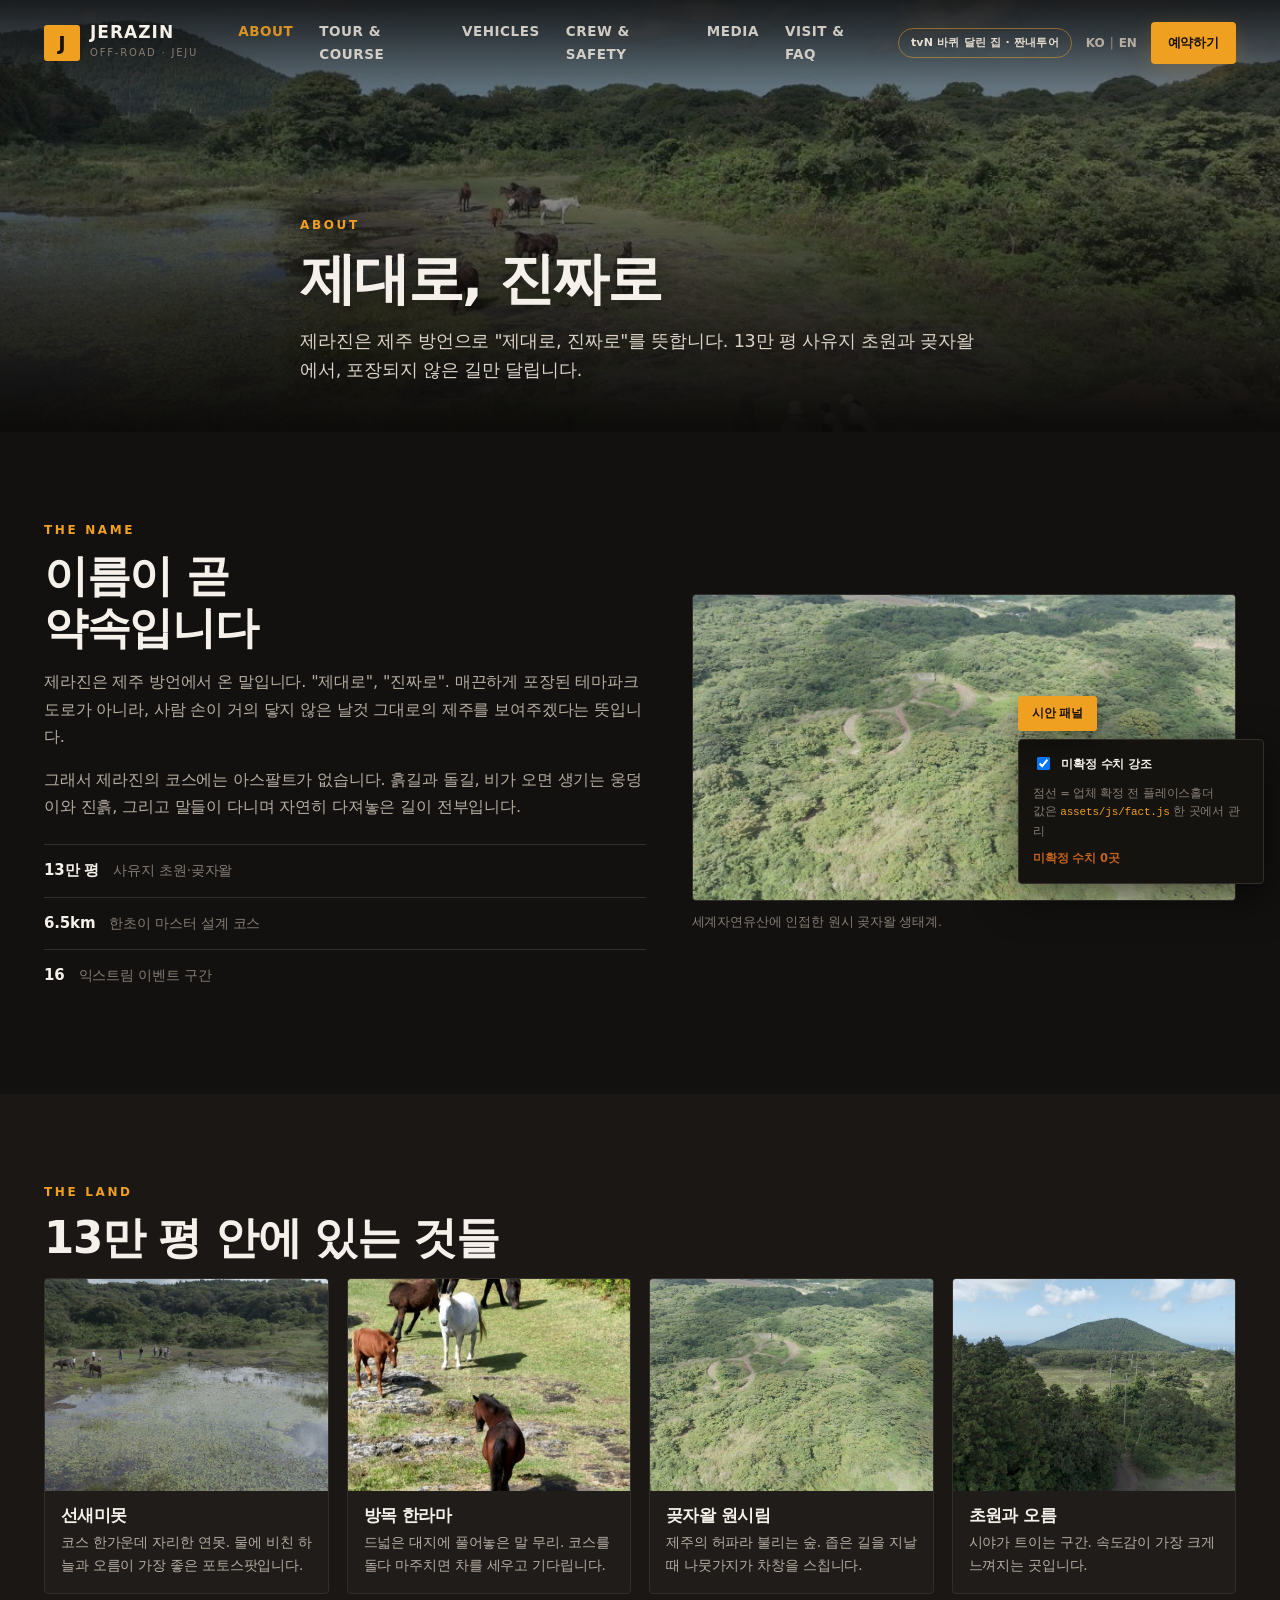
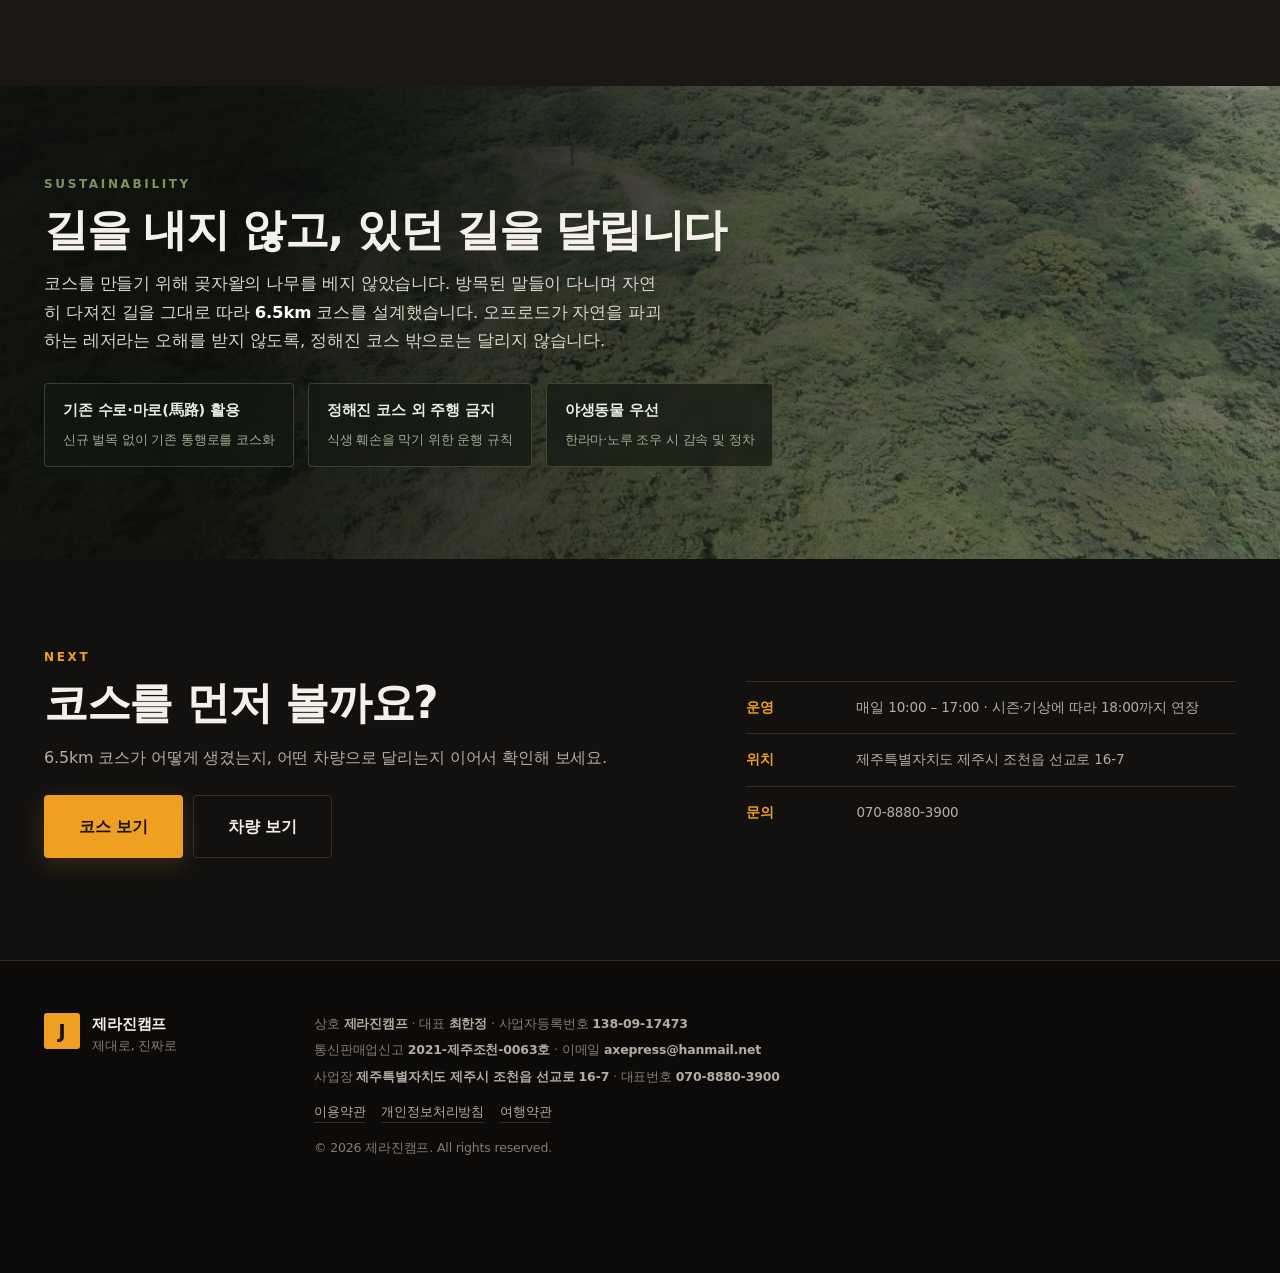
==== about.html @ ba5d8cea "제라진 오프로드 웹사이트 시안 v1 (14페이지) - HOME, ABOUT, 코스, 차량 목록 + 차량 상세 6종, 예약, 크루·안전, 미디어, 오시는 길 - 모든 수치는 asse" ====
<!doctype html>
<html lang="ko">
<head>
<meta charset="utf-8">
<meta name="viewport" content="width=device-width, initial-scale=1, viewport-fit=cover">
<title>브랜드 소개 | 제라진 오프로드</title>
<meta name="description" content="제라진은 제주 방언으로 제대로, 진짜로. 13만 평 사유지 곶자왈과 초원.">
<link rel="stylesheet" href="assets/css/style.css">
</head>
<body class="sub">

<header class="hdr solid" id="hdr">
  <div class="hdr-in">
    <a class="logo" href="index.html">
      <span class="logo-mark">J</span>
      <span class="logo-txt"><b>JERAZIN</b><em>OFF-ROAD · JEJU</em></span>
    </a>
    <nav class="gnb" id="gnb">
      <a href="about.html" class="on">ABOUT</a>
      <a href="course.html">TOUR &amp; COURSE</a>
      <a href="vehicles.html">VEHICLES</a>
      <a href="crew.html">CREW &amp; SAFETY</a>
      <a href="media.html">MEDIA</a>
      <a href="visit.html">VISIT &amp; FAQ</a>
    </nav>
    <div class="hdr-right">
      <span class="badge-tv">tvN 바퀴 달린 집 · 짠내투어</span>
      <a class="lang" href="#">KO<span>|</span>EN</a>
      <a class="btn btn-accent btn-sm" href="reserve.html">예약하기</a>
      <button class="burger" aria-label="메뉴 열기"><span></span><span></span><span></span></button>
    </div>
  </div>
</header>
<main>

<section class="ph-head">
  <div class="ph-head-media"><img src="assets/img/nature.jpg" alt=""><div class="vh-hero-scrim"></div></div>
  <div class="wrap ph-head-in">
    <p class="eyebrow">ABOUT</p>
    <h1 class="ph-title">제대로, 진짜로</h1>
    <p class="ph-lead">제라진은 제주 방언으로 "제대로, 진짜로"를 뜻합니다. 13만 평 사유지 초원과 곶자왈에서, 포장되지 않은 길만 달립니다.</p>
  </div>
</section>

<section class="vh-story">
  <div class="wrap vh-2col">
    <div>
      <p class="eyebrow">THE NAME</p>
      <h2 class="sec-title">이름이 곧<br>약속입니다</h2>
      <p class="vh-txt">제라진은 제주 방언에서 온 말입니다. "제대로", "진짜로". 매끈하게 포장된 테마파크 도로가 아니라,
        사람 손이 거의 닿지 않은 날것 그대로의 제주를 보여주겠다는 뜻입니다.</p>
      <p class="vh-txt">그래서 제라진의 코스에는 아스팔트가 없습니다. 흙길과 돌길, 비가 오면 생기는 웅덩이와 진흙,
        그리고 말들이 다니며 자연히 다져놓은 길이 전부입니다.</p>
      <ul class="vh-points">
        <li><b data-fact="scale.area"></b><span>사유지 초원·곶자왈</span></li>
        <li><b data-fact="scale.course"></b><span>한초이 마스터 설계 코스</span></li>
        <li><b data-fact="scale.events"></b><span>익스트림 이벤트 구간</span></li>
      </ul>
    </div>
    <figure class="vh-fig">
      <img src="assets/img/eco.jpg" alt="곶자왈 숲" loading="lazy">
      <figcaption>세계자연유산에 인접한 원시 곶자왈 생태계.</figcaption>
    </figure>
  </div>
</section>

<section class="vh-spec">
  <div class="wrap">
    <p class="eyebrow">THE LAND</p>
    <h2 class="sec-title">13만 평 안에 있는 것들</h2>
    <div class="abt-grid">
      <article><img src="assets/img/gallery3.jpg" alt="선새미못" loading="lazy">
        <h3 data-fact="scale.pond"></h3><p>코스 한가운데 자리한 연못. 물에 비친 하늘과 오름이 가장 좋은 포토스팟입니다.</p></article>
      <article><img src="assets/img/gallery2.jpg" alt="방목 한라마" loading="lazy">
        <h3>방목 한라마</h3><p>드넓은 대지에 풀어놓은 말 무리. 코스를 돌다 마주치면 차를 세우고 기다립니다.</p></article>
      <article><img src="assets/img/eco.jpg" alt="곶자왈" loading="lazy">
        <h3>곶자왈 원시림</h3><p>제주의 허파라 불리는 숲. 좁은 길을 지날 때 나뭇가지가 차창을 스칩니다.</p></article>
      <article><img src="assets/img/course.jpg" alt="초원" loading="lazy">
        <h3>초원과 오름</h3><p>시야가 트이는 구간. 속도감이 가장 크게 느껴지는 곳입니다.</p></article>
    </div>
  </div>
</section>

<section class="eco">
  <div class="eco-bg"><img src="assets/img/eco.jpg" alt="" loading="lazy"><div class="eco-scrim"></div></div>
  <div class="wrap eco-in">
    <p class="eyebrow">SUSTAINABILITY</p>
    <h2 class="sec-title">길을 내지 않고, 있던 길을 달립니다</h2>
    <p class="eco-txt">코스를 만들기 위해 곶자왈의 나무를 베지 않았습니다. 방목된 말들이 다니며 자연히 다져진 길을 그대로 따라
      <b data-fact="scale.course"></b> 코스를 설계했습니다. 오프로드가 자연을 파괴하는 레저라는 오해를 받지 않도록,
      정해진 코스 밖으로는 달리지 않습니다.</p>
    <ul class="eco-list">
      <li><b>기존 수로·마로(馬路) 활용</b><span>신규 벌목 없이 기존 통행로를 코스화</span></li>
      <li><b>정해진 코스 외 주행 금지</b><span>식생 훼손을 막기 위한 운행 규칙</span></li>
      <li><b>야생동물 우선</b><span>한라마·노루 조우 시 감속 및 정차</span></li>
    </ul>
  </div>
</section>

<section class="vh-book">
  <div class="wrap vh-book-in">
    <div>
      <p class="eyebrow">NEXT</p>
      <h2 class="sec-title">코스를 먼저 볼까요?</h2>
      <p class="vh-txt">6.5km 코스가 어떻게 생겼는지, 어떤 차량으로 달리는지 이어서 확인해 보세요.</p>
      <div class="vh-book-cta">
        <a class="btn btn-accent btn-lg" href="course.html">코스 보기</a>
        <a class="btn btn-line btn-lg" href="vehicles.html">차량 보기</a>
      </div>
    </div>
    <ul class="vh-check">
      <li><b>운영</b><span><span data-fact="brand.hours"></span> · <span data-fact="brand.hoursNote"></span></span></li>
      <li><b>위치</b><span data-fact="brand.addrRoad"></span></li>
      <li><b>문의</b><span data-fact="brand.tel"></span></li>
    </ul>
  </div>
</section>
</main>

<footer class="ftr">
  <div class="wrap ftr-in">
    <div class="ftr-brand">
      <span class="logo-mark">J</span>
      <p><b data-fact="brand.nameKo"></b><br><span data-fact="brand.tagline"></span></p>
    </div>
    <div class="ftr-biz">
      <p>상호 <b data-fact="brand.nameKo"></b> · 대표 <b data-fact="brand.ceo"></b> ·
         사업자등록번호 <b data-fact="brand.bizNo"></b></p>
      <p>통신판매업신고 <b data-fact="brand.mailOrderNo"></b> · 이메일 <b data-fact="brand.email"></b></p>
      <p>사업장 <b data-fact="brand.addrRoad"></b> · 대표번호 <b data-fact="brand.tel"></b></p>
      <p class="ftr-links"><a href="#">이용약관</a><a href="#">개인정보처리방침</a><a href="#">여행약관</a></p>
      <p class="copy">© 2026 제라진캠프. All rights reserved.</p>
    </div>
  </div>
</footer>

<div class="mbar">
  <a href="tel:07088803900"><span>📞</span>전화</a>
  <a href="visit.html"><span>📍</span>길찾기</a>
  <a class="mbar-main" href="reserve.html">예약하기</a>
</div>

<div class="proto" id="proto">
  <button class="proto-t" id="protoT" aria-expanded="true">시안 패널</button>
  <div class="proto-b" id="protoB">
    <label><input type="checkbox" id="phToggle" checked> 미확정 수치 강조</label>
    <p class="proto-n">점선 = 업체 확정 전 플레이스홀더<br>값은 <code>assets/js/fact.js</code> 한 곳에서 관리</p>
    <p class="proto-c" id="phCount"></p>
  </div>
</div>

<script src="assets/js/fact.js"></script>
<script src="assets/js/main.js"></script>
</body>
</html>
---- assets/css/style.css ----
/* 제라진 오프로드 — HOME 프로토타입 시안
   디자인 콘셉트: Premium Rugged (다크 베이스 + 머드 옐로우 액센트) */

:root{
  --bg:#121110;
  --bg-2:#1A1715;
  --surf:#1F1C19;
  --surf-2:#262220;
  --line:#332E29;
  --txt:#F5F1EA;
  --txt-2:#B6ADA2;
  --txt-3:#857C73;
  --accent:#F0A020;
  --accent-2:#C4631A;
  --moss:#7E9360;
  --radius:4px;
  --wrap:1240px;
  --fs-title:clamp(28px,3.4vw,46px);
}

*{box-sizing:border-box}
html{scroll-behavior:smooth}
body{
  margin:0;background:var(--bg);color:var(--txt);
  font-family:"Pretendard","Apple SD Gothic Neo","Noto Sans KR",system-ui,-apple-system,sans-serif;
  font-size:16px;line-height:1.7;-webkit-font-smoothing:antialiased;
  letter-spacing:-0.01em;overflow-x:hidden;
}
img{max-width:100%;display:block}
a{color:inherit;text-decoration:none}
h1,h2,h3{margin:0;line-height:1.2;letter-spacing:-0.03em}
p{margin:0}
ul,ol,dl,dd{margin:0;padding:0;list-style:none}

.wrap{max-width:var(--wrap);margin:0 auto;padding:0 24px}
.pc-only{display:inline}
.eyebrow{
  font:700 12px/1 system-ui;letter-spacing:.22em;color:var(--accent);
  margin-bottom:14px;text-transform:uppercase;
}
.sec-title{font-size:var(--fs-title);font-weight:800;margin-bottom:14px}
.sec-sub{color:var(--txt-2);max-width:700px;margin-bottom:34px;font-size:17px}
.accent{color:var(--accent)}
section{padding:92px 0;position:relative;scroll-margin-top:76px}

/* ---------- 버튼 ---------- */
.btn{
  display:inline-flex;align-items:center;justify-content:center;gap:8px;
  padding:14px 26px;border-radius:var(--radius);font-weight:700;font-size:15px;
  border:1px solid transparent;transition:.18s ease;cursor:pointer;white-space:nowrap;
}
.btn-accent{background:var(--accent);color:#1A1205;box-shadow:0 6px 24px rgba(240,160,32,.18)}
.btn-accent:hover{background:#FFB437;transform:translateY(-1px)}
.btn-ghost{background:rgba(255,255,255,.07);color:#fff;border-color:rgba(255,255,255,.28);backdrop-filter:blur(6px)}
.btn-ghost:hover{background:rgba(255,255,255,.16)}
.btn-line{border-color:var(--line);color:var(--txt);background:transparent}
.btn-line:hover{border-color:var(--accent);color:var(--accent)}
.btn-sm{padding:9px 16px;font-size:13px}
.btn-lg{padding:17px 34px;font-size:16px}
.play{font-size:11px}

/* ---------- 헤더 ---------- */
.hdr{
  position:fixed;inset:0 0 auto 0;z-index:60;transition:.25s ease;
  background:linear-gradient(to bottom,rgba(10,9,8,.72),rgba(10,9,8,0));
}
.hdr.solid{background:rgba(14,13,12,.95);border-bottom:1px solid var(--line);backdrop-filter:blur(10px)}
.hdr-in{max-width:var(--wrap);margin:0 auto;padding:14px 24px;display:flex;align-items:center;gap:28px}
.logo{display:flex;align-items:center;gap:10px}
.logo-mark{
  width:36px;height:36px;border-radius:3px;display:grid;place-items:center;
  background:var(--accent);color:#1A1205;font-weight:900;font-size:20px;flex:none;
}
.logo-txt b{display:block;font-size:17px;letter-spacing:.06em;line-height:1}
.logo-txt em{display:block;font-style:normal;font-size:10px;letter-spacing:.18em;color:var(--txt-3);margin-top:3px}
.gnb{display:flex;gap:26px;margin-left:12px;flex:1}
.gnb a{font-size:13.5px;font-weight:600;letter-spacing:.04em;color:#E6E0D7;opacity:.88;padding:6px 0;position:relative}
.gnb a:hover{opacity:1;color:var(--accent)}
.hdr-right{display:flex;align-items:center;gap:14px}
.badge-tv{
  font-size:11px;font-weight:700;letter-spacing:.02em;color:#E8DFD2;
  border:1px solid rgba(240,160,32,.5);border-radius:999px;padding:5px 12px;white-space:nowrap;
}
.lang{font-size:12px;color:var(--txt-2);font-weight:600}
.lang span{margin:0 5px;color:var(--txt-3)}
.burger{display:none;background:none;border:0;padding:8px;cursor:pointer}
.burger span{display:block;width:22px;height:2px;background:#fff;margin:4px 0;border-radius:2px}

/* ---------- 히어로 ---------- */
.hero{height:100svh;min-height:600px;padding:0;display:flex;align-items:flex-end;overflow:hidden}
.hero-media{position:absolute;inset:0}
.hero-video,.hero-img-mobile{width:100%;height:100%;object-fit:cover}
.hero-img-mobile{display:none}
.hero-scrim{
  position:absolute;inset:0;
  background:
    linear-gradient(to top,rgba(10,9,8,.96) 0%,rgba(10,9,8,.55) 38%,rgba(10,9,8,.12) 70%,rgba(10,9,8,.5) 100%),
    radial-gradient(120% 80% at 20% 90%,rgba(10,9,8,.7),transparent 60%);
}
.hero-copy{position:relative;max-width:var(--wrap);margin:0 auto;padding:0 24px 92px;width:100%}
.hero-copy{text-shadow:0 2px 18px rgba(8,7,6,.55)}
.hero-kicker{
  display:inline-block;font-size:12px;font-weight:700;letter-spacing:.2em;color:var(--accent);
  border-left:2px solid var(--accent);padding-left:10px;margin-bottom:18px;
}
.hero-title{font-size:clamp(40px,7vw,86px);font-weight:900;letter-spacing:-.04em;margin-bottom:18px}
.hero-sub{color:#DCD4C8;font-size:clamp(15px,1.5vw,19px);max-width:620px;margin-bottom:30px}
.hero-sub b{color:#fff}
.hero-cta{display:flex;gap:12px;flex-wrap:wrap;margin-bottom:18px}
.hero-note{font-size:12.5px;color:var(--txt-3)}
.hero-note a{color:var(--txt-2);border-bottom:1px solid var(--line)}
.hero-down{
  position:absolute;right:28px;bottom:36px;writing-mode:vertical-rl;
  font-size:10px;letter-spacing:.3em;color:var(--txt-3);display:flex;align-items:center;gap:10px;
}
.hero-down span{width:1px;height:46px;background:linear-gradient(var(--accent),transparent);animation:down 1.8s infinite}
@keyframes down{0%{opacity:.2;transform:scaleY(.4)}50%{opacity:1;transform:scaleY(1)}100%{opacity:.2;transform:scaleY(.4)}}
.media-tag{
  position:absolute;left:24px;top:84px;font-size:10.5px;letter-spacing:.06em;color:#CDBFA6;
  background:rgba(0,0,0,.45);border:1px dashed rgba(240,160,32,.45);border-radius:3px;padding:4px 9px;
}

/* ---------- 팩트바 ---------- */
.factbar{padding:0;background:var(--bg-2);border-block:1px solid var(--line)}
.factbar-in{display:grid;grid-template-columns:repeat(6,1fr);gap:1px;background:var(--line)}
.fb{background:var(--bg-2);padding:26px 18px;text-align:center}
.fb b{display:block;font-size:clamp(18px,2vw,26px);font-weight:800;color:var(--accent);letter-spacing:-.02em}
.fb span{display:block;font-size:12px;color:var(--txt-3);margin-top:6px}

/* ---------- 오늘 출발 ---------- */
.today{background:var(--bg)}
.today-head{text-align:center}
.today-head .sec-sub{margin:0 auto 30px}
.slots{display:flex;flex-wrap:wrap;gap:10px;justify-content:center;margin-bottom:28px}
.slot{
  border:1px solid var(--line);border-radius:var(--radius);padding:14px 20px;min-width:116px;text-align:center;
  background:var(--surf);transition:.16s;cursor:pointer;
}
.slot:hover{border-color:var(--accent);transform:translateY(-2px)}
.slot b{display:block;font-size:19px;font-weight:800;letter-spacing:-.02em}
.slot span{font-size:11.5px;color:var(--moss)}
.slot.full{opacity:.45;cursor:not-allowed}
.slot.full span{color:var(--txt-3)}
.today-foot{display:flex;gap:12px;justify-content:center;flex-wrap:wrap}

/* ---------- 코스 ---------- */
.course{background:var(--bg-2)}
.course-grid{display:grid;grid-template-columns:1.25fr .9fr;gap:40px;align-items:start}
.course-map svg{width:100%;height:auto;border:1px solid var(--line);border-radius:var(--radius);background:#15130F}
.svg-lbl{fill:#9FB08C;font-size:11px;font-family:system-ui}
#pins circle{fill:#15130F;stroke:var(--accent);stroke-width:2}
#pins text{fill:var(--accent);font-size:9px;font-family:system-ui;text-anchor:middle;font-weight:700}
.spot circle{fill:var(--accent)}
.spot text{fill:#1A1205;font-size:10px;font-weight:800;text-anchor:middle;font-family:system-ui}
.start rect{fill:#fff}
.start text{fill:#15130F;font-size:10px;font-weight:800;text-anchor:middle;font-family:system-ui}
.map-note{font-size:11.5px;color:var(--txt-3);margin-top:10px}
.course-steps li{display:flex;gap:16px;padding:16px 0;border-bottom:1px solid var(--line)}
.course-steps li:last-child{border:0}
.course-steps .no{
  font:800 13px/1 system-ui;color:var(--accent);border:1px solid rgba(240,160,32,.4);
  border-radius:3px;padding:7px 8px;height:fit-content;flex:none;
}
.course-steps b{display:block;margin-bottom:3px;font-size:16px}
.course-steps p{color:var(--txt-2);font-size:14px}

/* ---------- 차량 ---------- */
.veh-grid{display:grid;grid-template-columns:repeat(3,1fr);gap:20px;margin-bottom:46px}
.veh{border:1px solid var(--line);border-radius:var(--radius);overflow:hidden;background:var(--surf);transition:.2s}
.veh:hover{border-color:rgba(240,160,32,.6);transform:translateY(-3px)}
.veh-img{position:relative;aspect-ratio:4/3;overflow:hidden}
.veh-img img{width:100%;height:100%;object-fit:cover;transition:.4s}
.veh:hover .veh-img img{transform:scale(1.05)}
.veh-tag{
  position:absolute;left:12px;top:12px;font-size:11px;font-weight:800;letter-spacing:.04em;
  background:var(--accent);color:#1A1205;padding:4px 10px;border-radius:2px;
}
.veh-body{padding:20px}
.veh-en{font-size:11px;letter-spacing:.18em;color:var(--txt-3);display:block;margin-bottom:6px}
.veh h3{font-size:21px;margin-bottom:8px}
.veh-desc{font-size:14px;color:var(--txt-2);min-height:63px}
.veh-meta{display:flex;justify-content:space-between;align-items:flex-end;margin-top:14px;padding-top:14px;border-top:1px solid var(--line)}
.veh-pax{font-size:12.5px;color:var(--txt-3)}
.veh-price{font-size:21px;font-weight:800;color:var(--accent)}
.veh-price i{font-size:12px;font-style:normal;color:var(--txt-3);font-weight:600;margin-left:3px}

.table-wrap{overflow-x:auto;border:1px solid var(--line);border-radius:var(--radius)}
.cmp{width:100%;border-collapse:collapse;min-width:680px;font-size:14.5px}
.cmp caption{text-align:left;padding:14px 18px;color:var(--txt-3);font-size:12.5px;background:var(--surf)}
.cmp th{background:var(--surf-2);text-align:left;padding:13px 18px;font-size:12.5px;letter-spacing:.06em;color:var(--txt-2);font-weight:700}
.cmp td{padding:15px 18px;border-top:1px solid var(--line);color:var(--txt-2)}
.cmp td:first-child{color:var(--txt);font-weight:600}
.cmp td b{color:var(--accent);font-size:15.5px}
.chip{font-size:10.5px;font-weight:700;padding:2px 7px;border-radius:2px;margin-left:6px;background:#2F2A24;color:var(--txt-2)}
.chip-vip{background:rgba(240,160,32,.16);color:var(--accent)}
.chip-pri{background:rgba(126,147,96,.18);color:var(--moss)}

/* ---------- 인생샷 ---------- */
.photos{background:var(--bg-2)}
.gal{display:grid;grid-template-columns:repeat(4,1fr);gap:12px;margin-bottom:28px}
.gal figure{margin:0;aspect-ratio:1;overflow:hidden;border-radius:var(--radius)}
.gal img{width:100%;height:100%;object-fit:cover;transition:.4s}
.gal figure:hover img{transform:scale(1.06)}
.quotes{display:grid;grid-template-columns:repeat(3,1fr);gap:16px;margin-bottom:16px}
.quote{border-left:2px solid var(--accent);padding:4px 0 4px 16px}
.quote p{font-size:15px;color:#E4DCD0;font-style:italic}
.quote span{font-size:11.5px;color:var(--txt-3);display:block;margin-top:7px}
.img-note{font-size:11.5px;color:var(--txt-3)}

/* ---------- 미디어 ---------- */
.media-grid{display:grid;grid-template-columns:repeat(4,1fr);gap:18px}
.m-card h3{font-size:16px;margin:14px 0 5px}
.m-card p{font-size:13.5px;color:var(--txt-2)}
.m-thumb{
  aspect-ratio:16/10;border:1px dashed var(--line);border-radius:var(--radius);
  display:grid;place-items:center;background:var(--surf);background-size:cover;background-position:center;
}
.m-ph{font-size:11.5px;color:#CDBFA6;background:rgba(0,0,0,.5);padding:5px 10px;border-radius:2px;letter-spacing:.03em}
.m-tv .m-thumb{background:linear-gradient(135deg,#241F1A,#15120F)}
.m-yt .m-thumb{background:linear-gradient(135deg,#2A1A17,#15120F)}

/* ---------- 에코 ---------- */
.eco{overflow:hidden}
.eco-bg{position:absolute;inset:0}
.eco-bg img{width:100%;height:100%;object-fit:cover}
.eco-scrim{position:absolute;inset:0;background:linear-gradient(100deg,rgba(10,12,9,.95) 20%,rgba(10,12,9,.6) 60%,rgba(10,12,9,.35))}
.eco-in{position:relative}
.eco .eyebrow{color:var(--moss)}
.eco-txt{max-width:620px;color:#D8D2C6;font-size:16.5px;margin-bottom:28px}
.eco-txt b{color:#fff}
.eco-list{display:flex;gap:14px;flex-wrap:wrap}
.eco-list li{
  background:rgba(20,24,18,.72);border:1px solid rgba(126,147,96,.35);border-radius:var(--radius);
  padding:14px 18px;min-width:210px;backdrop-filter:blur(4px);
}
.eco-list b{display:block;font-size:14.5px;color:#E7EEDD;margin-bottom:3px}
.eco-list span{font-size:12.5px;color:#9FAD8C}

/* ---------- 크루 ---------- */
.crew{background:var(--bg-2)}
.crew-grid{display:grid;grid-template-columns:.85fr 1.15fr;gap:32px;align-items:start}
.crew-card{border:1px solid var(--line);border-radius:var(--radius);padding:22px;background:var(--surf)}
.crew-ph{
  aspect-ratio:4/3;border:1px dashed var(--line);border-radius:var(--radius);display:grid;place-items:center;
  color:#CDBFA6;font-size:12px;margin-bottom:18px;background:var(--surf-2);
}
.crew-card h3{font-size:20px;margin-bottom:7px}
.crew-card p{font-size:14.5px;color:var(--txt-2)}
.safety{border:1px solid var(--line);border-radius:var(--radius);padding:24px;background:var(--surf)}
.safety h3{font-size:18px;margin-bottom:16px}
.rules li{display:flex;gap:14px;padding:11px 0;border-bottom:1px solid var(--line);font-size:14.5px;color:var(--txt-2);align-items:baseline}
.rules li:last-child{border:0}
.rules span{flex:none;width:58px;font-size:12px;font-weight:700;color:var(--accent);letter-spacing:.04em}
.rules b{color:var(--txt);font-weight:700}
.rules i{font-style:normal;color:var(--txt-3);font-size:13px}
.waiver{margin-top:14px;font-size:13px;color:var(--moss);background:rgba(126,147,96,.1);border-radius:3px;padding:10px 12px}

/* ---------- 예약 ---------- */
.steps{display:grid;grid-template-columns:repeat(4,1fr);gap:14px;margin-bottom:34px}
.step{border:1px solid var(--line);border-radius:var(--radius);padding:22px;background:var(--surf);position:relative}
.step .s-no{font:800 11px/1 system-ui;letter-spacing:.14em;color:var(--accent);display:block;margin-bottom:10px}
.step b{display:block;font-size:17px;margin-bottom:5px}
.step p{font-size:13.5px;color:var(--txt-2)}
.step-check{border-color:rgba(240,160,32,.45);background:rgba(240,160,32,.06)}
.reserve-cta{text-align:center;margin-bottom:40px}
.reserve-note{font-size:12.5px;color:var(--txt-3);margin-top:12px}
.reserve-note b{color:var(--txt-2)}
.policy{display:grid;grid-template-columns:repeat(3,1fr);gap:18px}
.policy div{border-top:2px solid var(--line);padding-top:14px}
.policy b{display:block;font-size:15px;margin-bottom:6px}
.policy p{font-size:13.5px;color:var(--txt-2)}

/* ---------- 오시는 길 ---------- */
.visit{background:var(--bg-2)}
.visit-grid{display:grid;grid-template-columns:1.2fr .8fr;gap:30px;margin-bottom:56px}
.map-ph{
  aspect-ratio:16/9;border:1px dashed var(--line);border-radius:var(--radius);background:var(--surf);
  display:grid;place-content:center;justify-items:center;gap:6px;color:#CDBFA6;font-size:13px;
}
.map-ph small{color:var(--txt-3);font-size:11.5px}
.visit-info dl{display:grid;grid-template-columns:62px 1fr;gap:10px 14px;margin-bottom:18px}
.visit-info dt{font-size:12px;font-weight:700;color:var(--accent);letter-spacing:.04em;padding-top:3px}
.visit-info dd{font-size:14.5px;color:var(--txt-2)}
.visit-info dd i{font-style:normal;color:var(--txt-3);font-size:12.5px}
.map-btns{display:flex;gap:10px;margin-bottom:14px}
.nap-note{font-size:11.5px;color:var(--txt-3)}
.faq-title{font-size:22px;margin-bottom:18px}
.faq details{border-bottom:1px solid var(--line)}
.faq summary{padding:17px 0;cursor:pointer;font-size:15.5px;font-weight:600;list-style:none;display:flex;justify-content:space-between;gap:16px}
.faq summary::-webkit-details-marker{display:none}
.faq summary::after{content:'+';color:var(--accent);font-weight:800;flex:none}
.faq details[open] summary::after{content:'−'}
.faq p{padding:0 0 18px;color:var(--txt-2);font-size:14.5px;max-width:860px}

/* ---------- 푸터 ---------- */
.ftr{background:#0C0B0A;border-top:1px solid var(--line);padding:52px 0 110px}
.ftr-in{display:grid;grid-template-columns:240px 1fr;gap:30px}
.ftr-brand{display:flex;gap:12px;align-items:flex-start}
.ftr-brand p{font-size:13px;color:var(--txt-3);line-height:1.5}
.ftr-brand b{color:var(--txt);font-size:15px}
.ftr-biz p{font-size:12.5px;color:var(--txt-3);margin-bottom:5px}
.ftr-biz b{color:var(--txt-2);font-weight:600}
.ftr-links{margin-top:14px!important;display:flex;gap:16px}
.ftr-links a{color:var(--txt-2);border-bottom:1px solid var(--line);font-size:12.5px}
.copy{margin-top:14px!important;color:#5E574F}

/* ---------- 모바일 하단 바 ---------- */
.mbar{
  position:fixed;left:0;right:0;bottom:0;z-index:70;display:none;
  grid-template-columns:1fr 1fr 1.6fr;gap:1px;background:var(--line);
  border-top:1px solid var(--line);padding-bottom:env(safe-area-inset-bottom);
}
.mbar a{background:#171513;padding:13px 6px;text-align:center;font-size:12px;font-weight:600;color:var(--txt-2)}
.mbar a span{display:block;font-size:15px;margin-bottom:2px}
.mbar-main{background:var(--accent)!important;color:#1A1205!important;font-size:15px!important;font-weight:800;display:grid;place-items:center}

/* ---------- 플레이스홀더 표시 ---------- */
.ph{border-bottom:1.5px dashed var(--accent-2);color:inherit;position:relative;cursor:help}
body.ph-on .ph{background:rgba(196,99,26,.17);padding:0 3px;border-radius:2px}
body.ph-on .ph::after{
  content:'미확정';font-size:9px;vertical-align:super;color:var(--accent-2);
  margin-left:3px;letter-spacing:.04em;font-weight:700;
}

/* ---------- 시안 패널 ---------- */
.proto{position:fixed;right:16px;bottom:16px;z-index:90;font-size:12px}
.proto-t{
  background:var(--accent);color:#1A1205;border:0;border-radius:3px;padding:9px 14px;
  font-weight:800;cursor:pointer;box-shadow:0 8px 24px rgba(0,0,0,.45);font-size:12px;
}
.proto-b{
  background:#15130F;border:1px solid var(--line);border-radius:4px;padding:14px;margin-top:8px;width:246px;
  box-shadow:0 12px 40px rgba(0,0,0,.6);
}
.proto-b label{display:flex;gap:8px;align-items:center;font-weight:700;margin-bottom:10px;cursor:pointer}
.proto-n{color:var(--txt-3);font-size:11.5px;line-height:1.6}
.proto-n code{color:var(--accent);font-size:11px}
.proto-c{margin-top:9px;color:var(--accent-2);font-weight:700;font-size:11.5px}
.proto.closed .proto-b{display:none}

/* ---------- 반응형 ---------- */
@media (max-width:1080px){
  .factbar-in{grid-template-columns:repeat(3,1fr)}
  .media-grid{grid-template-columns:repeat(2,1fr)}
  .veh-grid,.steps,.policy,.quotes{grid-template-columns:repeat(2,1fr)}
  .course-grid,.crew-grid,.visit-grid{grid-template-columns:1fr;gap:28px}
  .gnb{display:none}
}
@media (max-width:720px){
  section{padding:62px 0}
  .wrap{padding:0 18px}
  .pc-only{display:none}
  .hdr-in{padding:11px 18px;gap:12px}
  .badge-tv,.lang,.hdr-right .btn{display:none}
  .burger{display:block;margin-left:auto}
  .hero{height:92svh;min-height:540px}
  .hero-video{display:none}
  .hero-img-mobile{display:block}
  .hero-copy{padding:0 18px 108px}
  .hero-down{display:none}
  .media-tag{left:18px;top:70px;font-size:9.5px}
  .factbar-in{grid-template-columns:repeat(2,1fr)}
  .fb{padding:18px 10px}
  .veh-grid,.steps,.policy,.quotes,.media-grid{grid-template-columns:1fr}
  .veh-desc{min-height:0}
  .gal{grid-template-columns:repeat(2,1fr)}
  .mbar{display:grid}
  .ftr{padding:40px 0 92px}
  .ftr-in{grid-template-columns:1fr}
  .proto{right:10px;bottom:76px}
  .proto-b{width:214px}
  .eco-list li{min-width:100%}
  .slot{flex:1 1 44%}
}

@media (prefers-reduced-motion:reduce){
  *{animation:none!important;transition:none!important;scroll-behavior:auto!important}
  .hero-video{display:none}
  .hero-img-mobile{display:block}
}

/* ===================================================================
   차량 상세 페이지 (vehicles-*.html)
   =================================================================== */
body.sub{padding-top:0}
.gnb a.on{color:var(--accent)}

/* 히어로 */
.vh-hero{padding:0;min-height:76svh;display:flex;align-items:flex-end;overflow:hidden}
.vh-hero-media{position:absolute;inset:0}
.vh-hero-media img{width:100%;height:100%;object-fit:cover}
.vh-hero-scrim{
  position:absolute;inset:0;
  background:linear-gradient(to top,rgba(10,9,8,.97) 2%,rgba(10,9,8,.7) 32%,rgba(10,9,8,.28) 62%,rgba(10,9,8,.6));
}
.vh-hero-in{position:relative;padding-top:120px;padding-bottom:54px;width:100%;text-shadow:0 2px 18px rgba(8,7,6,.55)}
.crumb{display:flex;gap:8px;align-items:center;font-size:12px;color:#B9AF9F;margin-bottom:18px;letter-spacing:.04em}
.crumb span{color:#6F675E}
.crumb a:hover{color:var(--accent)}
.crumb b{color:#F0E6D6;font-weight:600}
.vh-tag{
  display:inline-block;background:var(--accent);color:#1A1205;font-weight:800;font-size:11.5px;
  letter-spacing:.06em;padding:5px 12px;border-radius:2px;margin-bottom:14px;
}
.vh-title{font-size:clamp(36px,5.6vw,70px);font-weight:900;letter-spacing:-.04em;line-height:1}
.vh-title em{
  display:block;font-style:normal;font-size:clamp(15px,1.6vw,20px);font-weight:600;
  color:var(--txt-2);letter-spacing:0;margin-top:12px;
}
.vh-lead{color:#DCD4C8;font-size:clamp(15px,1.5vw,18px);margin:18px 0 28px;max-width:640px}
.vh-hero-foot{display:flex;gap:30px;align-items:flex-end;flex-wrap:wrap}
.vh-price-box{border-left:2px solid var(--accent);padding-left:16px}
.vh-price-l{display:block;font-size:11.5px;letter-spacing:.14em;color:var(--txt-3);font-weight:700}
.vh-price{display:block;font-size:clamp(26px,3vw,38px);font-weight:900;color:var(--accent);letter-spacing:-.02em;line-height:1.2}
.vh-price-n{font-size:12.5px;color:var(--txt-2)}
.vh-hero-cta{display:flex;gap:10px;flex-wrap:wrap}
.vh-strip .fb b{font-size:clamp(14px,1.5vw,19px)}

/* 스토리 */
.vh-story{background:var(--bg)}
.vh-2col{display:grid;grid-template-columns:1.05fr .95fr;gap:46px;align-items:center}
.vh-2col-t{align-items:start}
.vh-txt{color:var(--txt-2);font-size:16px;margin-bottom:16px;max-width:620px}
.vh-txt b{color:var(--txt)}
.vh-points{margin-top:24px}
.vh-points li{padding:13px 0;border-top:1px solid var(--line);display:flex;gap:14px;align-items:baseline;flex-wrap:wrap}
.vh-points b{font-size:15px}
.vh-points span{font-size:13.5px;color:var(--txt-3)}
.vh-fig{margin:0}
.vh-fig img{border-radius:var(--radius);border:1px solid var(--line)}
.vh-fig figcaption{font-size:12.5px;color:var(--txt-3);margin-top:10px}

/* 제원 */
.vh-spec{background:var(--bg-2)}
.spec th{
  background:var(--surf-2);width:170px;font-size:13px;color:var(--txt-2);
  border-top:1px solid var(--line);vertical-align:top;
}
.spec tbody tr:first-child th,.spec tbody tr:first-child td{border-top:0}
.spec td{color:var(--txt)}

/* 디테일 갤러리 */
.vh-gal{background:var(--bg)}
.vh-gal-grid{display:grid;grid-template-columns:repeat(3,1fr);gap:16px;margin-bottom:40px}
.vh-gal-grid figure{margin:0}
.vh-gal-grid img{aspect-ratio:1;object-fit:cover;border-radius:var(--radius);width:100%;transition:.35s}
.vh-gal-grid figure:hover img{transform:scale(1.03)}
.vh-gal-grid figcaption{font-size:12.5px;color:var(--txt-3);margin-top:9px}
.vh-360{display:grid;grid-template-columns:1.1fr .9fr;gap:28px;align-items:center;
  border:1px solid var(--line);border-radius:var(--radius);padding:22px;background:var(--surf)}
.vh-360-ph{
  aspect-ratio:16/9;border:1px dashed var(--line);border-radius:var(--radius);
  display:grid;place-items:center;background:var(--surf-2);
}
.vh-360-txt h3{font-size:20px;margin-bottom:10px}
.vh-360-txt p{font-size:14.5px;color:var(--txt-2);margin-bottom:10px}
.vh-note{font-size:12px;color:var(--txt-3)}

/* 코스 */
.vh-course{overflow:hidden}
.vh-course-bg{position:absolute;inset:0}
.vh-course-bg img{width:100%;height:100%;object-fit:cover}
.vh-course-in{position:relative;max-width:760px}
.vh-course-cta{display:flex;gap:10px;flex-wrap:wrap;margin-top:22px}

/* 비교 */
.vh-cmp{background:var(--bg-2)}
.cmp tr.is-this td{background:rgba(240,160,32,.07)}
.cmp td a{border-bottom:1px solid var(--line)}
.cmp td a:hover{color:var(--accent);border-color:var(--accent)}

/* 예약 */
.vh-book{background:var(--bg)}
.vh-book-in{display:grid;grid-template-columns:1.15fr .85fr;gap:40px;align-items:center}
.vh-book-cta{display:flex;gap:10px;flex-wrap:wrap;margin:24px 0 10px}
.vh-check li{border-top:1px solid var(--line);padding:14px 0;display:grid;grid-template-columns:96px 1fr;gap:14px;align-items:baseline}
.vh-check b{font-size:14px;color:var(--accent)}
.vh-check span{font-size:13.5px;color:var(--txt-2)}
.vh-faq{background:var(--bg-2);padding-top:0}
.vh-faq .faq-title{padding-top:70px;border-top:1px solid var(--line)}

@media (max-width:1080px){
  .vh-2col,.vh-360,.vh-book-in{grid-template-columns:1fr;gap:28px}
  .vh-gal-grid{grid-template-columns:repeat(2,1fr)}
  .vh-strip{grid-template-columns:repeat(3,1fr)}
}
@media (max-width:720px){
  .vh-hero{min-height:0}
  .vh-hero-in{padding-top:104px;padding-bottom:36px}
  .vh-hero-foot{gap:20px}
  .vh-gal-grid{grid-template-columns:1fr 1fr;gap:10px}
  .vh-strip{grid-template-columns:repeat(2,1fr)}
  .vh-check li{grid-template-columns:1fr;gap:3px}
  .vh-faq .faq-title{padding-top:52px}
}
.veh-more{font-size:12px;color:var(--accent);font-weight:700;letter-spacing:.02em;vertical-align:middle}
.rules b{white-space:nowrap}

/* 촬영 예정 자리 표시 */
.vh-hero-todo{
  width:100%;height:100%;min-height:46svh;background:
    repeating-linear-gradient(135deg,#1A1715 0 18px,#171412 18px 36px);
  display:grid;place-items:start center;padding-top:88px;
}
.vh-fig-todo{
  aspect-ratio:4/3;border:1px dashed var(--line);border-radius:var(--radius);
  background:var(--surf);display:grid;place-items:center;
}
.vh-shot-todo{
  aspect-ratio:1;border:1px dashed var(--line);border-radius:var(--radius);
  background:var(--surf);display:grid;place-items:center;padding:12px;text-align:center;
}
.vh-tag.chip-pri{background:var(--moss);color:#12160D}
.vh-tag:not(.chip-vip):not(.chip-pri){background:#3A332B;color:#E8DFD2}

/* ===================================================================
   서브 페이지 공통 헤드 + 전용 섹션
   =================================================================== */
.ph-head{padding:0;min-height:48svh;display:flex;align-items:flex-end;overflow:hidden}
.ph-head-media{position:absolute;inset:0}
.ph-head-media img{width:100%;height:100%;object-fit:cover}
.ph-head-in{position:relative;padding-top:130px;padding-bottom:46px;text-shadow:0 2px 18px rgba(8,7,6,.55)}
.ph-title{font-size:clamp(30px,4.4vw,56px);font-weight:900;letter-spacing:-.035em;margin-bottom:14px}
.ph-lead{color:#DCD4C8;font-size:clamp(14.5px,1.4vw,17.5px);max-width:680px}

/* ABOUT */
.abt-grid{display:grid;grid-template-columns:repeat(4,1fr);gap:18px}
.abt-grid article{background:var(--surf);border:1px solid var(--line);border-radius:var(--radius);overflow:hidden}
.abt-grid img{aspect-ratio:4/3;object-fit:cover;width:100%}
.abt-grid h3{font-size:17px;margin:14px 16px 6px}
.abt-grid p{font-size:13.5px;color:var(--txt-2);margin:0 16px 16px}

/* CREW */
.crew-grid-3{display:grid;grid-template-columns:repeat(3,1fr);gap:20px}
.ph-manual{border-bottom:1.5px dashed var(--accent-2);color:var(--accent-2);cursor:help}

/* VISIT 준비물 */
.prep-grid{display:grid;grid-template-columns:repeat(3,1fr);gap:16px}
.prep-grid article{border-top:2px solid var(--line);padding-top:14px}
.prep-grid b{display:block;font-size:15px;color:var(--accent);margin-bottom:6px}
.prep-grid p{font-size:14px;color:var(--txt-2)}

/* ===================================================================
   예약 위저드
   =================================================================== */
.rsv{background:var(--bg)}
.rsv-nav{display:grid;grid-template-columns:repeat(4,1fr);gap:1px;background:var(--line);
  border:1px solid var(--line);border-radius:var(--radius);overflow:hidden;margin-bottom:34px}
.rsv-nav li{background:var(--surf);padding:14px 16px;font-weight:700;font-size:15px;color:var(--txt-3)}
.rsv-nav li span{display:block;font-size:10.5px;letter-spacing:.14em;margin-bottom:4px;color:var(--txt-3)}
.rsv-nav li.on{background:rgba(240,160,32,.1);color:var(--txt)}
.rsv-nav li.on span{color:var(--accent)}
.rsv-nav li.done{color:var(--moss)}
.rsv-nav li.done span{color:var(--moss)}
.rsv-step{display:none}
.rsv-step.on{display:block}
.rsv-h3{font-size:17px;margin:28px 0 14px}

/* 달력 */
.cal-head{display:flex;align-items:baseline;gap:10px;margin-bottom:12px}
.cal-head b{font-size:17px}
.cal-head span{font-size:11.5px;color:var(--txt-3)}
.cal-grid{display:grid;grid-template-columns:repeat(7,1fr);gap:6px}
.cal-dow{text-align:center;font-size:11.5px;color:var(--txt-3);padding-bottom:4px}
.cal-d{background:var(--surf);border:1px solid var(--line);border-radius:var(--radius);
  padding:10px 4px 8px;color:var(--txt);font-size:15px;font-weight:600;cursor:pointer;transition:.15s}
.cal-d i{display:block;font-style:normal;font-size:10px;color:var(--moss);margin-top:3px}
.cal-d:hover:not([disabled]){border-color:var(--accent);transform:translateY(-1px)}
.cal-d.on{background:var(--accent);color:#1A1205;border-color:var(--accent)}
.cal-d.on i{color:#5A3F10}
.cal-d[disabled]{opacity:.32;cursor:not-allowed}
.cal-d.full i{color:var(--txt-3)}
.slot.on{border-color:var(--accent);background:rgba(240,160,32,.12)}
.slot[disabled]{opacity:.4;cursor:not-allowed}

/* 혼승/단독 */
.rsv-pick{display:grid;grid-template-columns:repeat(2,1fr);gap:18px}
.rsv-card{text-align:left;background:var(--surf);border:1px solid var(--line);border-radius:var(--radius);
  padding:24px;cursor:pointer;color:var(--txt);transition:.18s}
.rsv-card:hover{border-color:rgba(240,160,32,.6);transform:translateY(-2px)}
.rsv-card.on{border-color:var(--accent);background:rgba(240,160,32,.08)}
.rsv-chip{display:inline-block;background:#2F2A24;color:var(--txt-2);font-size:11px;font-weight:700;
  padding:3px 9px;border-radius:2px;margin-bottom:12px}
.rsv-chip.chip-pri{background:rgba(126,147,96,.22);color:var(--moss)}
.rsv-card b{display:block;font-size:21px;margin-bottom:8px}
.rsv-price{font-size:24px;font-weight:800;color:var(--accent)}
.rsv-card i{font-style:normal;font-size:12px;color:var(--txt-3);margin-left:4px}
.rsv-card ul{margin-top:14px;padding-top:14px;border-top:1px solid var(--line)}
.rsv-card li{font-size:13.5px;color:var(--txt-2);padding:3px 0 3px 14px;position:relative}
.rsv-card li::before{content:'·';position:absolute;left:3px;color:var(--accent)}

/* 차량 선택 */
.rsv-vehs{display:grid;grid-template-columns:repeat(3,1fr);gap:16px}
.rsv-veh{display:grid;grid-template-rows:auto auto;gap:0;text-align:left;background:var(--surf);
  border:1px solid var(--line);border-radius:var(--radius);overflow:hidden;cursor:pointer;color:var(--txt);transition:.18s;padding:0}
.rsv-veh:hover{border-color:rgba(240,160,32,.6);transform:translateY(-2px)}
.rsv-veh.on{border-color:var(--accent);background:rgba(240,160,32,.08)}
.rsv-veh img{aspect-ratio:16/10;object-fit:cover;width:100%}
.rsv-veh > div{padding:16px}
.rsv-veh b{display:block;font-size:17px;margin:4px 0 8px}
.rsv-veh-pax{display:block;font-size:12.5px;color:var(--txt-3);margin-bottom:4px}
.rsv-veh-price{font-size:17px;font-weight:800;color:var(--accent)}

/* e-Waiver */
.waiver-form{display:grid;gap:10px;margin-bottom:26px}
.wv{display:grid;grid-template-columns:22px 1fr;gap:12px;align-items:start;background:var(--surf);
  border:1px solid var(--line);border-radius:var(--radius);padding:16px;cursor:pointer}
.wv:has(input:checked){border-color:var(--moss);background:rgba(126,147,96,.08)}
.wv input{width:18px;height:18px;margin-top:2px;accent-color:var(--accent)}
.wv b{display:block;font-size:14.5px;margin-bottom:3px}
.wv span{font-size:13.5px;color:var(--txt-2);line-height:1.6}
.wv i{font-style:normal;color:var(--txt)}
.rsv-sum{border:1px solid var(--line);border-radius:var(--radius);padding:22px;background:var(--surf-2)}
.rsv-sum h3{font-size:17px;margin-bottom:14px}
.rsv-sum dl{display:grid;grid-template-columns:72px 1fr;gap:9px 14px}
.rsv-sum dt{font-size:12px;font-weight:700;color:var(--accent);letter-spacing:.04em;padding-top:2px}
.rsv-sum dd{font-size:15px}
.rsv-sum-n{font-size:12.5px;color:var(--txt-3);margin-top:14px}
.rsv-foot{display:flex;gap:10px;margin:30px 0 10px;flex-wrap:wrap}
.rsv-foot .btn[disabled]{opacity:.4;cursor:not-allowed}
.btn.is-off{opacity:.45}
.rsv .policy{margin-top:40px}

@media (max-width:1080px){
  .abt-grid{grid-template-columns:repeat(2,1fr)}
  .crew-grid-3,.rsv-vehs,.prep-grid{grid-template-columns:repeat(2,1fr)}
}
@media (max-width:720px){
  .ph-head{min-height:0}
  .ph-head-in{padding-top:110px;padding-bottom:34px}
  .abt-grid,.crew-grid-3,.rsv-vehs,.rsv-pick,.prep-grid{grid-template-columns:1fr}
  .rsv-nav{grid-template-columns:repeat(2,1fr)}
  .rsv-nav li{font-size:13.5px;padding:11px 12px}
  .cal-grid{gap:4px}
  .cal-d{font-size:13.5px;padding:8px 2px 6px}
  .cal-d i{font-size:9px}
  .rsv-foot .btn{flex:1 1 44%}
}
@media (max-width:720px){
  .vh-hero-todo{padding-top:150px}
}
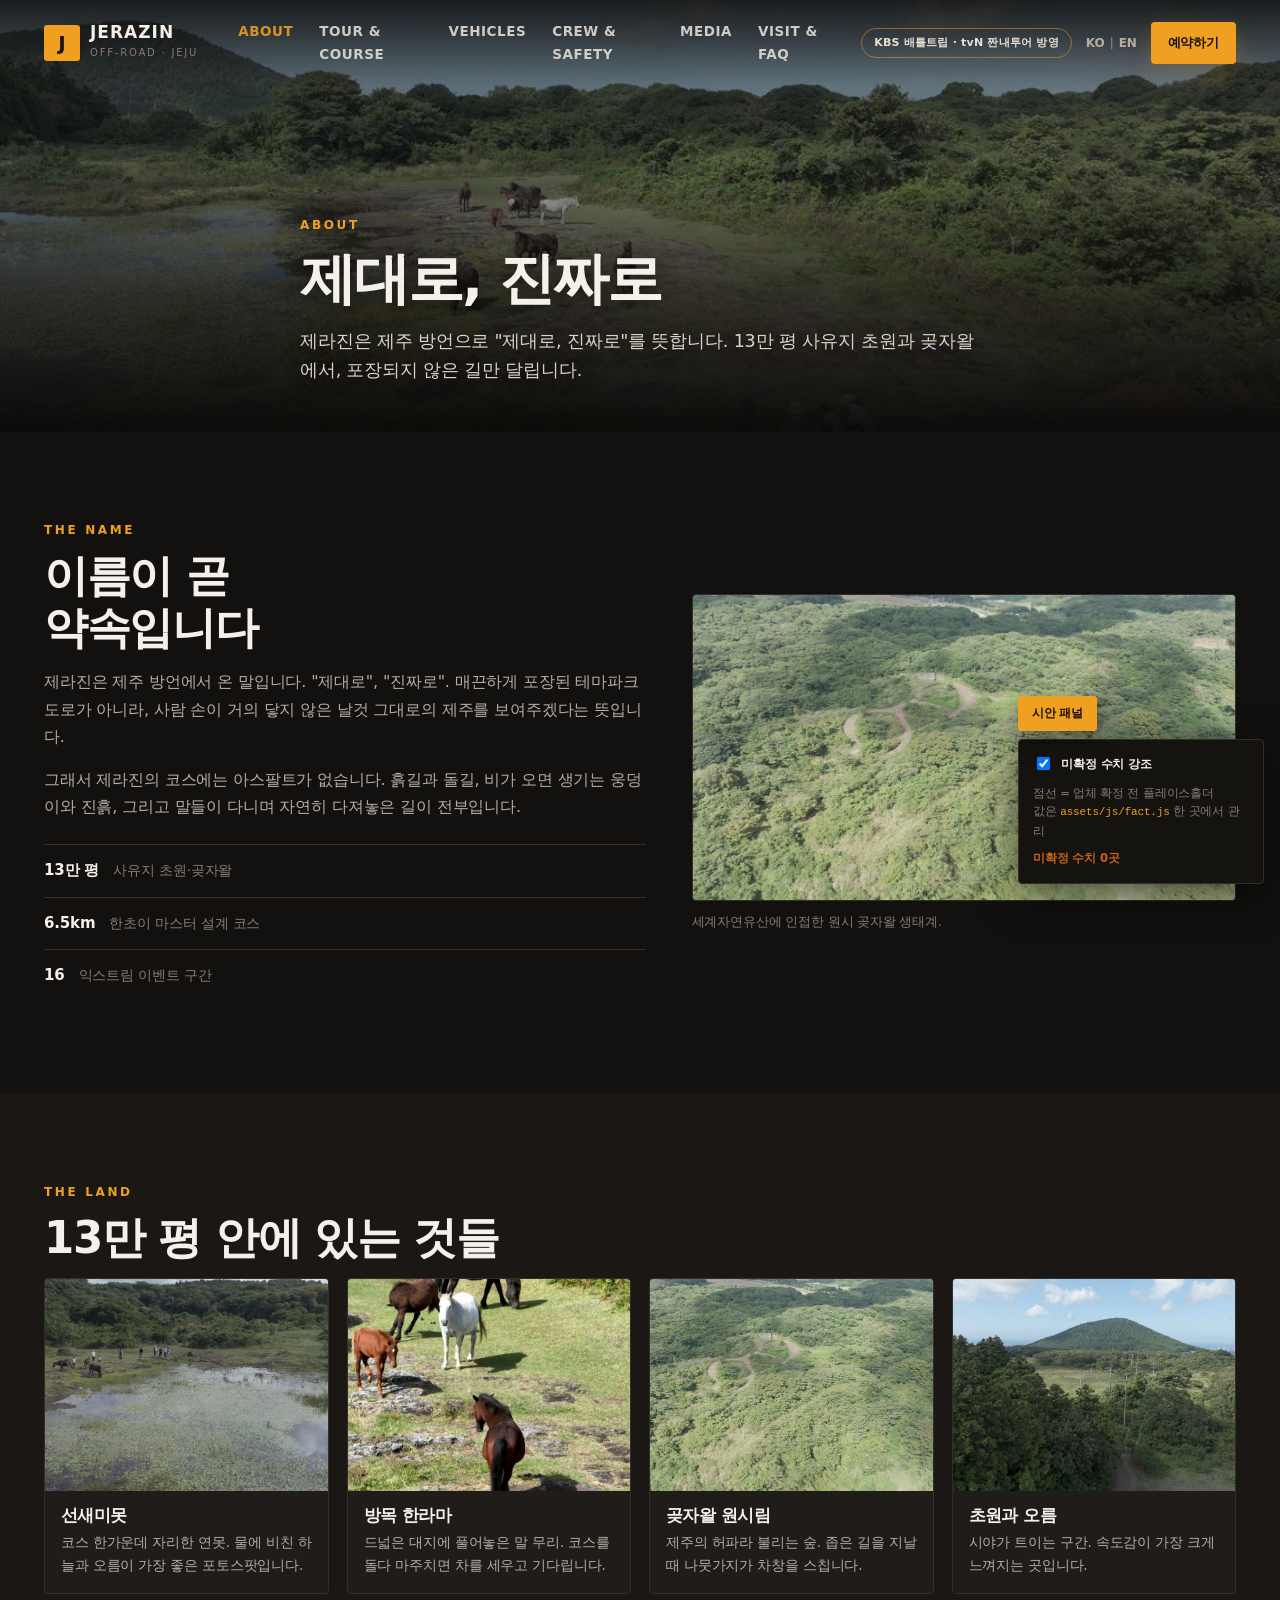
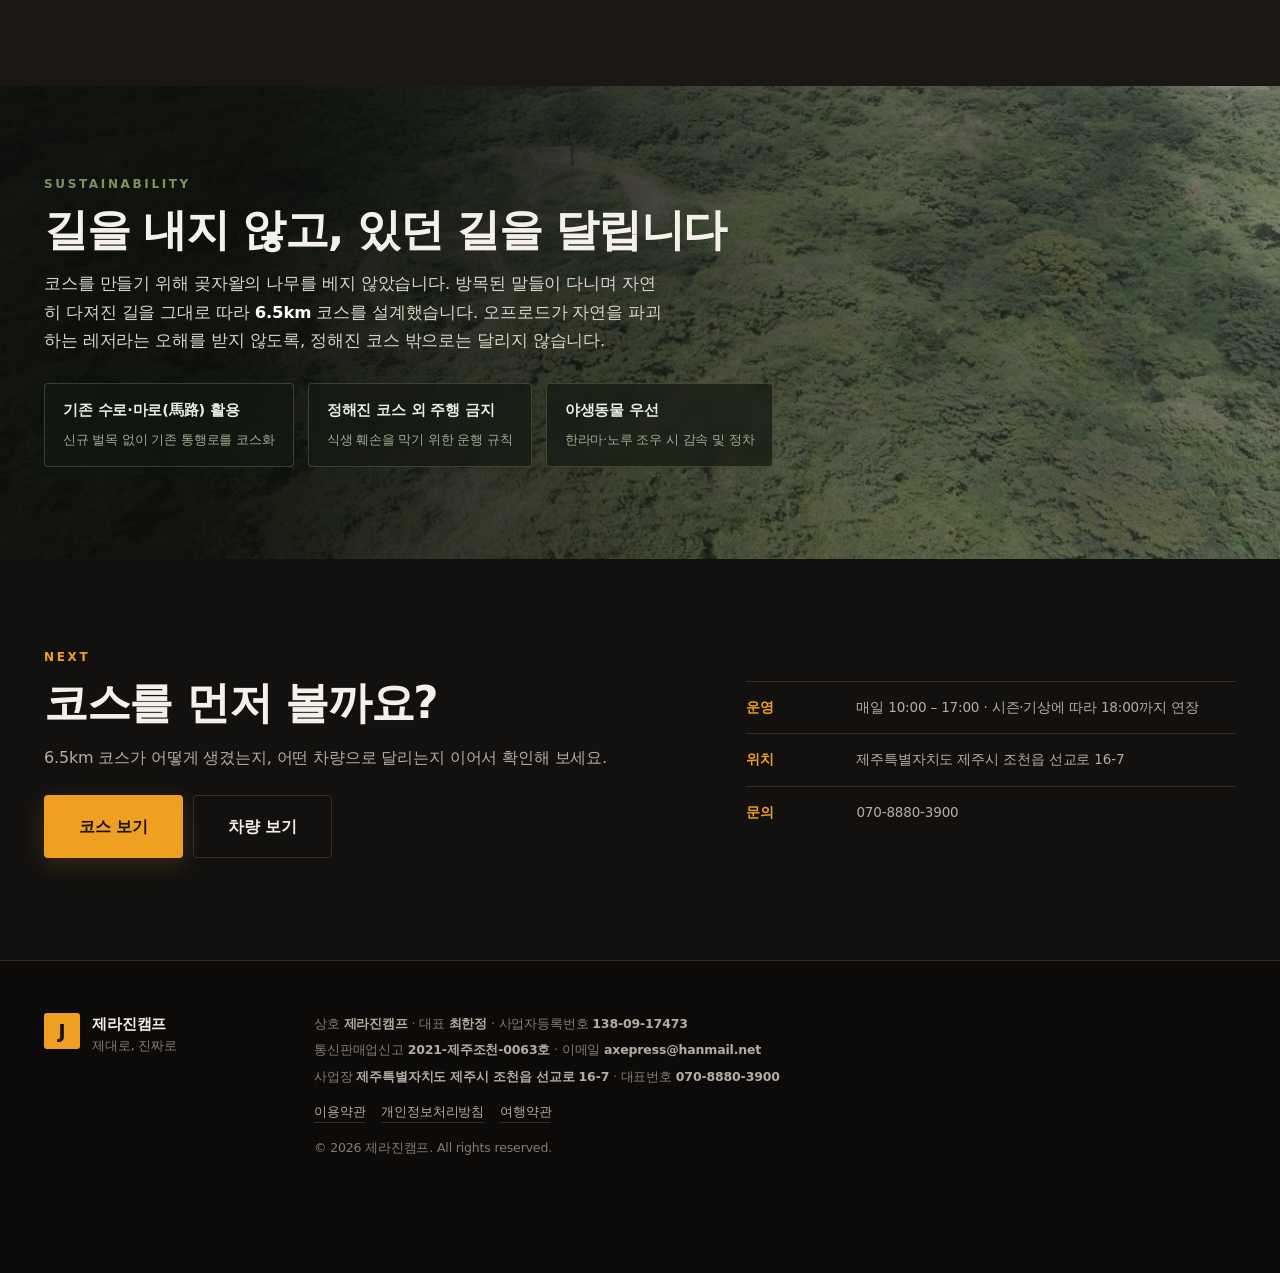
==== commit 83f166df: "미디어 섹션: 실제 유튜브 영상 연결 - 방송 클립 4편(KBS 배틀트립, tvN Joy 짠내투어 2편·서울메이트3) 공식 채널 임베드 - 자체 채널 Jerazin Adventur" ====
--- a/about.html
+++ b/about.html
@@ -5,7 +5,7 @@
 <meta name="viewport" content="width=device-width, initial-scale=1, viewport-fit=cover">
 <title>브랜드 소개 | 제라진 오프로드</title>
 <meta name="description" content="제라진은 제주 방언으로 제대로, 진짜로. 13만 평 사유지 곶자왈과 초원.">
-<link rel="stylesheet" href="assets/css/style.css">
+<link rel="stylesheet" href="assets/css/style.css?v=20261016b">
 </head>
 <body class="sub">
 
@@ -24,7 +24,7 @@
       <a href="visit.html">VISIT &amp; FAQ</a>
     </nav>
     <div class="hdr-right">
-      <span class="badge-tv">tvN 바퀴 달린 집 · 짠내투어</span>
+      <span class="badge-tv" data-fact="media.badge"></span>
       <a class="lang" href="#">KO<span>|</span>EN</a>
       <a class="btn btn-accent btn-sm" href="reserve.html">예약하기</a>
       <button class="burger" aria-label="메뉴 열기"><span></span><span></span><span></span></button>
@@ -149,7 +149,7 @@
   </div>
 </div>
 
-<script src="assets/js/fact.js"></script>
-<script src="assets/js/main.js"></script>
+<script src="assets/js/fact.js?v=20261016b"></script>
+<script src="assets/js/main.js?v=20261016b"></script>
 </body>
 </html>
--- a/assets/css/style.css
+++ b/assets/css/style.css
@@ -639,3 +639,38 @@
 @media (max-width:720px){
   .vh-hero-todo{padding-top:150px}
 }
+
+/* ===================================================================
+   유튜브 라이트 임베드
+   =================================================================== */
+.yt-grid{display:grid;grid-template-columns:repeat(3,1fr);gap:20px}
+.yt-grid-4{grid-template-columns:repeat(4,1fr)}
+.yt{display:flex;flex-direction:column}
+.yt-thumb{
+  position:relative;display:block;width:100%;aspect-ratio:16/9;padding:0;border:1px solid var(--line);
+  border-radius:var(--radius);overflow:hidden;cursor:pointer;background:#000;transition:.18s;
+}
+.yt-thumb img{width:100%;height:100%;object-fit:cover;opacity:.88;transition:.3s}
+.yt-thumb:hover{border-color:rgba(240,160,32,.7);transform:translateY(-2px)}
+.yt-thumb:hover img{opacity:1;transform:scale(1.03)}
+.yt-play{
+  position:absolute;left:50%;top:50%;transform:translate(-50%,-50%);
+  width:56px;height:40px;border-radius:9px;background:rgba(18,16,14,.78);
+  border:1px solid rgba(255,255,255,.22);display:grid;place-items:center;transition:.18s;
+}
+.yt-play::after{content:'';border-style:solid;border-width:8px 0 8px 14px;border-color:transparent transparent transparent var(--accent);margin-left:3px}
+.yt-thumb:hover .yt-play{background:var(--accent);border-color:var(--accent)}
+.yt-thumb:hover .yt-play::after{border-left-color:#1A1205}
+.yt iframe{width:100%;aspect-ratio:16/9;border:0;border-radius:var(--radius);background:#000}
+.yt-meta{padding:13px 2px 0}
+.yt-show{font-size:11px;font-weight:700;letter-spacing:.04em;color:var(--accent);display:block;margin-bottom:5px}
+.yt-tv .yt-show{color:var(--moss)}
+.yt-meta h3{font-size:15px;line-height:1.45;font-weight:600}
+.yt-date{font-size:11.5px;color:var(--txt-3);display:block;margin-top:5px}
+.yt-more{display:flex;gap:10px;flex-wrap:wrap;margin-top:28px}
+@media (max-width:1080px){.yt-grid,.yt-grid-4{grid-template-columns:repeat(2,1fr)}}
+@media (max-width:720px){.yt-grid,.yt-grid-4{grid-template-columns:1fr}}
+.yt-ref{margin-top:40px;border-top:1px solid var(--line);padding-top:30px}
+.yt-ref h3{font-size:20px;margin-bottom:18px}
+.yt-ref .yt-grid{grid-template-columns:repeat(2,1fr)}
+.yt-ref-card{max-width:520px}
